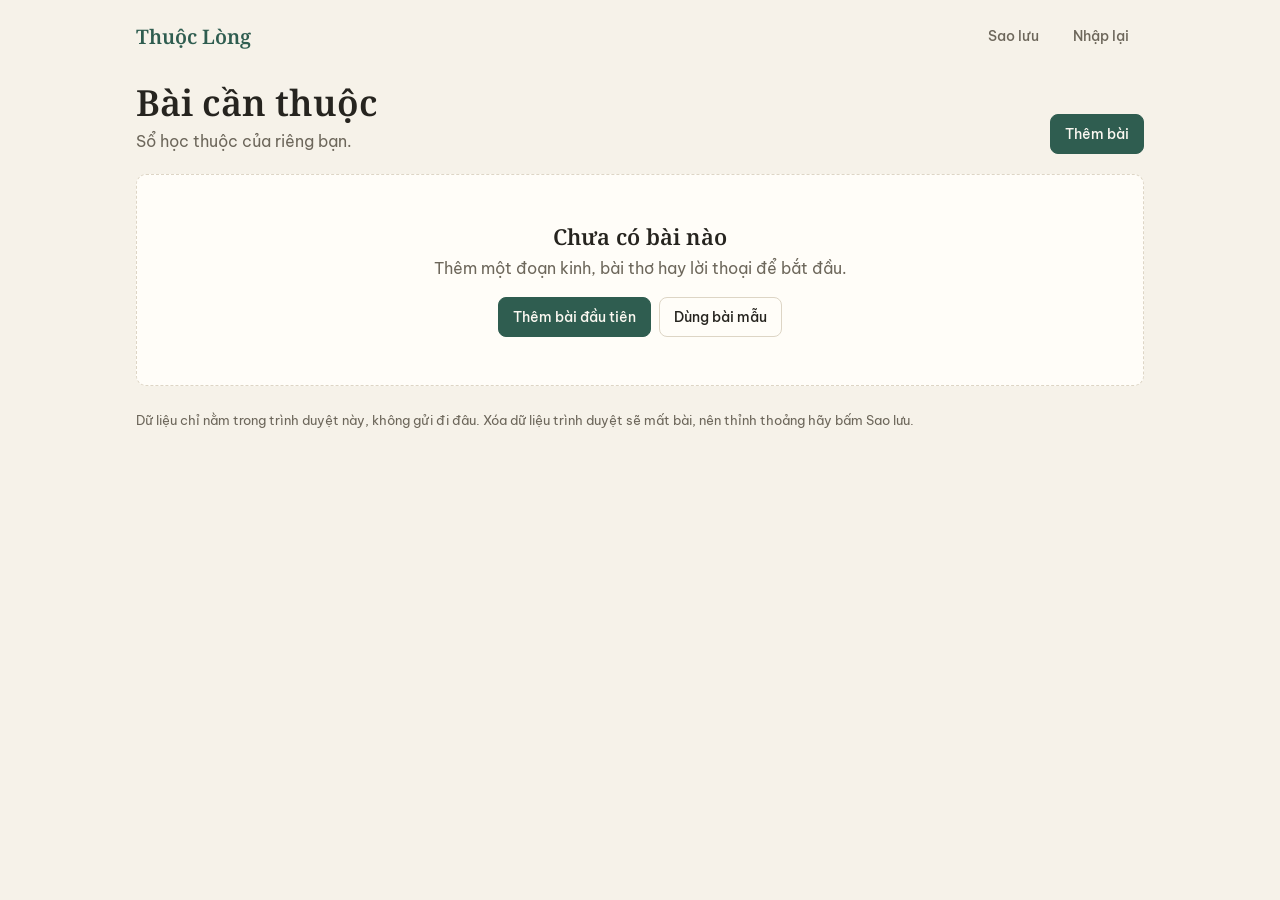
==== index.html @ c5693505 "Add Thuộc Lòng, a personal memorization notebook Static browser-only app with no accounts: five prac" ====
<!doctype html>
<html lang="vi">
<head>
  <meta charset="utf-8">
  <meta name="viewport" content="width=device-width, initial-scale=1">
  <title>Thuộc Lòng</title>
  <meta name="description" content="Sổ học thuộc lòng cá nhân. Không cần tài khoản, dữ liệu nằm trong trình duyệt.">
  <link rel="icon" href="data:image/svg+xml,%3Csvg xmlns='http://www.w3.org/2000/svg' viewBox='0 0 32 32'%3E%3Crect width='32' height='32' rx='7' fill='%232f5d50'/%3E%3Cpath d='M9 8h14M16 8v16' stroke='%23fbf8f1' stroke-width='3' stroke-linecap='round'/%3E%3C/svg%3E">
  <link rel="preconnect" href="https://fonts.googleapis.com">
  <link rel="preconnect" href="https://fonts.gstatic.com" crossorigin>
  <link href="https://fonts.googleapis.com/css2?family=Be+Vietnam+Pro:wght@400;500;600&family=Noto+Serif:ital,wght@0,400;0,600;1,400&display=swap&subset=vietnamese" rel="stylesheet">
  <link rel="stylesheet" href="styles.css">
</head>
<body>
  <header class="topbar">
    <a class="brand" href="#/">Thuộc Lòng</a>
    <div class="topbar-actions">
      <button class="btn ghost" id="btn-export" type="button">Sao lưu</button>
      <button class="btn ghost" id="btn-import" type="button">Nhập lại</button>
      <input id="import-file" type="file" accept="application/json,.json" hidden>
    </div>
  </header>

  <main id="view"></main>

  <dialog id="edit-dialog" aria-labelledby="edit-title">
    <form id="edit-form" method="dialog">
      <h2 id="edit-title">Thêm bài</h2>
      <label>Tên bài
        <input name="title" required maxlength="160" placeholder="Ví dụ: Kinh Từ Bi, đoạn 1">
      </label>
      <label>Nội dung cần thuộc
        <textarea name="text" required rows="10" placeholder="Dán hoặc gõ nội dung, mỗi câu một dòng càng dễ học."></textarea>
      </label>
      <div class="field-row">
        <label>Thư mục
          <input name="folder" list="folder-list" maxlength="80" placeholder="Không bắt buộc">
          <datalist id="folder-list"></datalist>
        </label>
        <label>Thẻ, cách nhau bằng dấu phẩy
          <input name="tags" maxlength="200" placeholder="kinh, tiếng Anh">
        </label>
      </div>
      <p class="form-note" id="edit-note" hidden>Tiến độ ôn tập được giữ nguyên khi sửa nội dung.</p>
      <div class="dialog-actions">
        <button class="btn" type="button" id="edit-cancel">Hủy</button>
        <button class="btn primary" type="submit" id="edit-save">Lưu bài</button>
      </div>
    </form>
  </dialog>

  <dialog id="confirm-dialog" aria-labelledby="confirm-title">
    <form method="dialog">
      <h2 id="confirm-title">Xóa bài này?</h2>
      <p id="confirm-body"></p>
      <div class="dialog-actions">
        <button class="btn" value="cancel">Giữ lại</button>
        <button class="btn danger" value="ok">Xóa</button>
      </div>
    </form>
  </dialog>

  <div class="toast" id="toast" role="status" aria-live="polite"></div>

  <script src="logic.js"></script>
  <script src="app.js"></script>
</body>
</html>
---- styles.css ----
:root {
  color-scheme: light dark;
  --paper: #f6f2e9;
  --card: #fffdf8;
  --ink: #26241f;
  --muted: #6d675b;
  --line: #ddd5c5;
  --accent: #2f5d50;
  --accent-ink: #fbf8f1;
  --accent-soft: #dfe9e2;
  --gold: #a4701b;
  --gold-soft: #f4e7cc;
  --red: #a63d2f;
  --red-soft: #f6dfd9;
  --sans: 'Be Vietnam Pro', system-ui, -apple-system, 'Segoe UI', sans-serif;
  --serif: 'Noto Serif', Georgia, 'Times New Roman', serif;
}

@media (prefers-color-scheme: dark) {
  :root {
    --paper: #191a17;
    --card: #23241f;
    --ink: #eeeadf;
    --muted: #a8a294;
    --line: #3b3c34;
    --accent: #8cc2ad;
    --accent-ink: #14211c;
    --accent-soft: #2a3a33;
    --gold: #dfb165;
    --gold-soft: #3d3220;
    --red: #e79383;
    --red-soft: #41261f;
  }
}

* { box-sizing: border-box; }

body {
  margin: 0;
  background: var(--paper);
  color: var(--ink);
  font: 400 16px/1.55 var(--sans);
}

h1, h2, h3 { font-family: var(--serif); font-weight: 600; line-height: 1.25; margin: 0; }
p { margin: 0; }
a { color: inherit; }

.topbar {
  display: flex;
  align-items: center;
  justify-content: space-between;
  gap: 12px;
  max-width: 1040px;
  margin: 0 auto;
  padding: 16px;
}

.brand {
  font: 600 20px var(--serif);
  text-decoration: none;
  color: var(--accent);
}

.topbar-actions { display: flex; gap: 4px; }

main {
  max-width: 1040px;
  margin: 0 auto;
  padding: 8px 16px 64px;
}

.btn {
  appearance: none;
  border: 1px solid var(--line);
  background: var(--card);
  color: var(--ink);
  border-radius: 8px;
  padding: 8px 14px;
  min-height: 40px;
  font: 500 14px var(--sans);
  cursor: pointer;
  text-decoration: none;
  display: inline-flex;
  align-items: center;
  justify-content: center;
  gap: 6px;
}
.btn:hover { border-color: var(--accent); }
.btn:disabled { opacity: .5; cursor: default; }
.btn.primary { background: var(--accent); border-color: var(--accent); color: var(--accent-ink); }
.btn.ghost { background: transparent; border-color: transparent; color: var(--muted); }
.btn.ghost:hover { color: var(--ink); }
.btn.danger { background: var(--red); border-color: var(--red); color: var(--card); }
:is(.btn, input, select, textarea, a, .word):focus-visible { outline: 2px solid var(--accent); outline-offset: 2px; }

/* Trang chính */
.hero {
  display: flex;
  flex-wrap: wrap;
  align-items: flex-end;
  justify-content: space-between;
  gap: 16px;
  margin-bottom: 20px;
}
.hero h1 { font-size: clamp(26px, 5vw, 36px); }
.hero p { color: var(--muted); margin-top: 4px; }
.hero-actions { display: flex; flex-wrap: wrap; gap: 8px; }

.stats {
  display: grid;
  grid-template-columns: repeat(4, 1fr);
  border-top: 1px solid var(--line);
  border-bottom: 1px solid var(--line);
  margin-bottom: 20px;
}
.stat { padding: 12px 0; }
.stat + .stat { border-left: 1px solid var(--line); padding-left: 16px; }
.stat b { display: block; font: 600 24px var(--serif); font-variant-numeric: tabular-nums; }
.stat span { color: var(--muted); font-size: 13px; }

.controls {
  display: grid;
  grid-template-columns: minmax(180px, 2fr) repeat(4, minmax(110px, 1fr)) auto;
  gap: 8px;
  margin-bottom: 16px;
}

input, select, textarea {
  width: 100%;
  background: var(--card);
  color: var(--ink);
  border: 1px solid var(--line);
  border-radius: 8px;
  padding: 8px 10px;
  min-height: 40px;
  font: 400 15px var(--sans);
}
textarea { font: 400 16px/1.7 var(--serif); resize: vertical; }

.view-toggle { display: flex; }
.view-toggle .btn { border-radius: 0; padding: 8px 10px; }
.view-toggle .btn:first-child { border-radius: 8px 0 0 8px; }
.view-toggle .btn:last-child { border-radius: 0 8px 8px 0; border-left: 0; }
.view-toggle .btn[aria-pressed='true'] { background: var(--accent-soft); color: var(--accent); }

.items.grid { display: grid; grid-template-columns: repeat(auto-fill, minmax(280px, 1fr)); gap: 12px; }
.items.list { display: flex; flex-direction: column; gap: 8px; }

.item {
  display: flex;
  flex-direction: column;
  gap: 10px;
  background: var(--card);
  border: 1px solid var(--line);
  border-radius: 10px;
  padding: 16px;
  min-width: 0;
}
.items.list .item { flex-direction: row; flex-wrap: wrap; align-items: center; }
.items.list .item-excerpt { display: none; }
.items.list .item-main { flex: 1 1 260px; }
.item-main { min-width: 0; }
.item h3 { font-size: 18px; overflow-wrap: anywhere; }
.item h3 a { text-decoration: none; }
.item h3 a:hover { color: var(--accent); }
.item-meta { color: var(--muted); font-size: 13px; margin-top: 2px; overflow-wrap: anywhere; }
.item-excerpt {
  font: 400 15px/1.6 var(--serif);
  color: var(--muted);
  display: -webkit-box;
  -webkit-line-clamp: 2;
  -webkit-box-orient: vertical;
  overflow: hidden;
}
.meter { height: 4px; background: var(--line); border-radius: 2px; overflow: hidden; }
.meter i { display: block; height: 100%; background: var(--accent); }
.items.list .meter { flex: 0 0 90px; }
.item-foot { display: flex; align-items: center; justify-content: space-between; gap: 8px; margin-top: auto; }
.badge {
  display: inline-block;
  font-size: 12px;
  font-weight: 500;
  border-radius: 999px;
  padding: 2px 10px;
  white-space: nowrap;
}
.badge.new { background: var(--line); color: var(--ink); }
.badge.due { background: var(--gold-soft); color: var(--gold); }
.badge.learning { background: var(--accent-soft); color: var(--accent); }
.badge.known { background: var(--accent); color: var(--accent-ink); }

.empty {
  background: var(--card);
  border: 1px dashed var(--line);
  border-radius: 10px;
  padding: 48px 16px;
  text-align: center;
}
.empty h2 { font-size: 22px; margin-bottom: 6px; }
.empty p { color: var(--muted); margin-bottom: 16px; }
.empty .hero-actions { justify-content: center; }

.notice { color: var(--muted); font-size: 13px; margin-top: 24px; }

/* Trang luyện */
.back { display: inline-block; color: var(--muted); font-size: 14px; text-decoration: none; margin-bottom: 8px; }
.back:hover { color: var(--ink); }
.practice-head {
  display: flex;
  flex-wrap: wrap;
  justify-content: space-between;
  align-items: flex-start;
  gap: 12px;
  margin-bottom: 16px;
}
.practice-head h1 { font-size: clamp(24px, 4.5vw, 32px); overflow-wrap: anywhere; }
.practice-head-actions { display: flex; gap: 4px; }

.modes {
  display: flex;
  gap: 4px;
  overflow-x: auto;
  border-bottom: 1px solid var(--line);
  margin-bottom: 16px;
}
.modes a {
  padding: 10px 12px;
  text-decoration: none;
  white-space: nowrap;
  color: var(--muted);
  font-weight: 500;
  font-size: 14px;
  border-bottom: 2px solid transparent;
}
.modes a[aria-current='page'] { color: var(--accent); border-bottom-color: var(--accent); }

.tools {
  display: flex;
  flex-wrap: wrap;
  align-items: center;
  gap: 8px 16px;
  margin-bottom: 16px;
  color: var(--muted);
  font-size: 14px;
}
.tools label { display: inline-flex; align-items: center; gap: 8px; }
.tools input[type='range'] { width: 180px; padding: 0; min-height: 0; accent-color: var(--accent); }
.tools input[type='checkbox'] { width: 18px; height: 18px; min-height: 0; accent-color: var(--accent); }

.sheet {
  background: var(--card);
  border: 1px solid var(--line);
  border-radius: 10px;
  padding: clamp(16px, 4vw, 32px);
  font: 400 clamp(18px, 2.4vw, 21px)/1.9 var(--serif);
  white-space: pre-wrap;
  overflow-wrap: anywhere;
}
.word {
  appearance: none;
  background: none;
  border: 0;
  color: inherit;
  font: inherit;
  padding: 0;
  cursor: pointer;
  border-radius: 3px;
}
.word.hidden { color: transparent; background: var(--line); }
.word.hint { color: var(--muted); }
.word.shown { color: var(--accent); }
.line-blank { color: var(--muted); font-style: italic; }

.attempt { min-height: 220px; }
.score-line { font: 600 28px var(--serif); margin: 16px 0 4px; font-variant-numeric: tabular-nums; }
.score-sub { color: var(--muted); font-size: 14px; margin-bottom: 12px; }
.diff .ok { color: inherit; }
.diff .missing { background: var(--gold-soft); color: var(--gold); border-radius: 3px; padding: 0 2px; }
.diff .extra { background: var(--red-soft); color: var(--red); text-decoration: line-through; border-radius: 3px; padding: 0 2px; }
.diff-legend { color: var(--muted); font-size: 13px; margin-top: 8px; }

.row-actions { display: flex; flex-wrap: wrap; gap: 8px; margin-top: 16px; }

.rate { margin-top: 24px; border-top: 1px solid var(--line); padding-top: 16px; }
.rate h2 { font-size: 18px; margin-bottom: 10px; }
.rate-grid { display: grid; grid-template-columns: repeat(4, 1fr); gap: 8px; }
.rate-grid .btn { flex-direction: column; gap: 0; padding: 8px 4px; min-height: 56px; }
.rate-grid small { color: var(--muted); font-weight: 400; font-size: 12px; }

/* Hộp thoại */
dialog {
  border: 1px solid var(--line);
  border-radius: 12px;
  background: var(--card);
  color: var(--ink);
  padding: 20px;
  width: min(640px, calc(100vw - 32px));
  max-height: calc(100dvh - 32px);
}
dialog::backdrop { background: rgb(0 0 0 / .45); }
dialog h2 { font-size: 22px; margin-bottom: 14px; }
dialog form > label, .field-row label { display: block; font-size: 14px; font-weight: 500; margin-bottom: 12px; }
dialog label input, dialog label textarea { margin-top: 4px; font-weight: 400; }
.field-row { display: grid; grid-template-columns: 1fr 1fr; gap: 12px; }
.form-note { color: var(--muted); font-size: 13px; margin-bottom: 12px; }
.dialog-actions { display: flex; justify-content: flex-end; gap: 8px; margin-top: 8px; }
#confirm-body { margin-bottom: 12px; overflow-wrap: anywhere; }

.toast {
  position: fixed;
  left: 50%;
  bottom: 20px;
  transform: translate(-50%, 16px);
  background: var(--ink);
  color: var(--paper);
  padding: 10px 16px;
  border-radius: 8px;
  font-size: 14px;
  max-width: calc(100vw - 32px);
  opacity: 0;
  pointer-events: none;
  transition: opacity .18s, transform .18s;
}
.toast.on { opacity: 1; transform: translate(-50%, 0); }

@media (max-width: 820px) {
  .controls { grid-template-columns: 1fr 1fr; }
  .controls .search { grid-column: 1 / -1; }
  .view-toggle { grid-column: 1 / -1; }
  .view-toggle .btn { flex: 1; }
}

@media (max-width: 520px) {
  .stats { grid-template-columns: 1fr 1fr; }
  .stat:nth-child(3) { border-left: 0; padding-left: 0; }
  .stat:nth-child(n + 3) { border-top: 1px solid var(--line); }
  .field-row { grid-template-columns: 1fr; gap: 0; }
  .rate-grid { grid-template-columns: 1fr 1fr; }
  .tools input[type='range'] { width: 130px; }
}

@media (prefers-reduced-motion: reduce) {
  .toast { transition: none; }
}
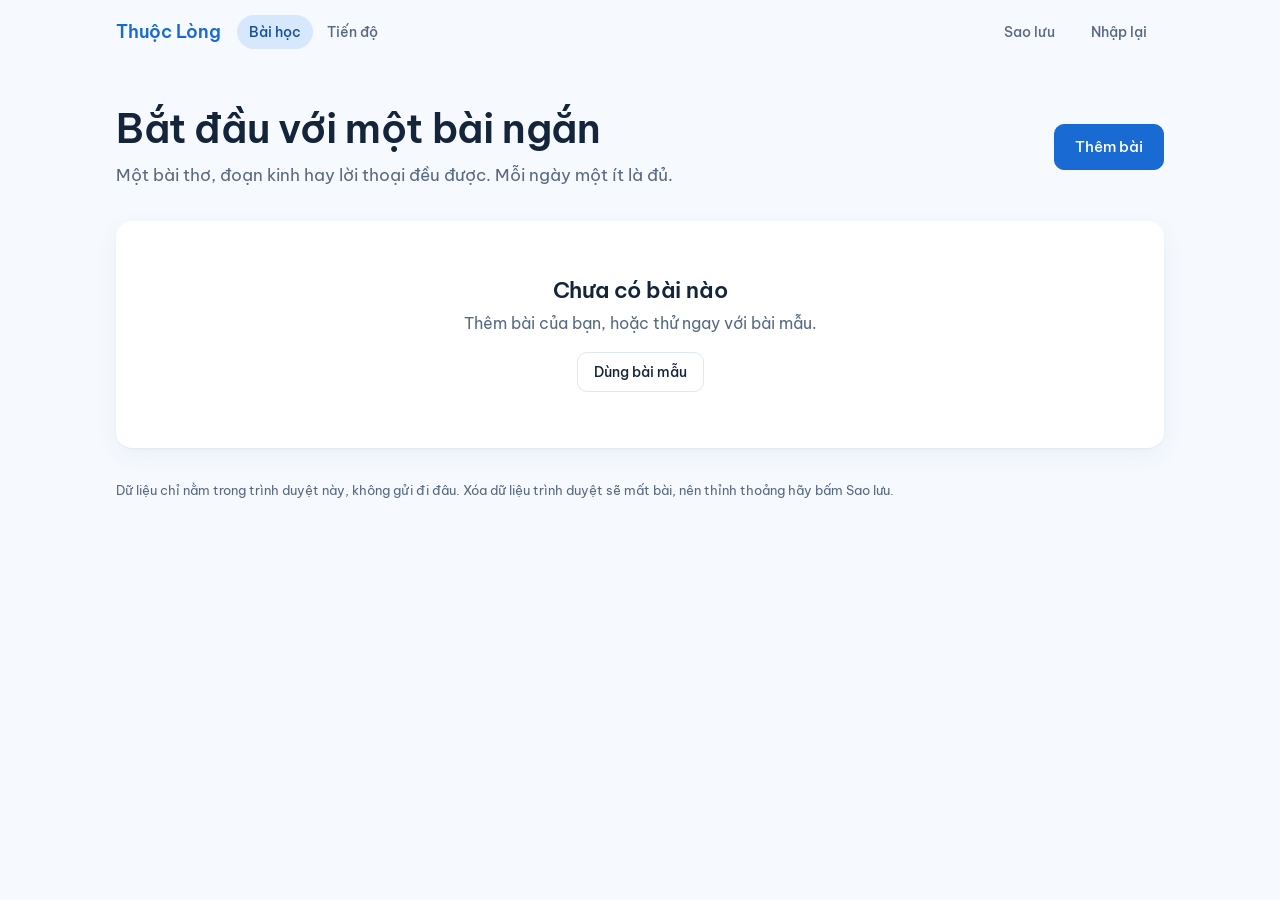
==== commit febcf066: "Add learning path, games, script practice and a light blue design Introduce v02 alongside v01: six-s" ====
--- a/index.html
+++ b/index.html
@@ -3,25 +3,32 @@
 <head>
   <meta charset="utf-8">
   <meta name="viewport" content="width=device-width, initial-scale=1">
+  <meta name="theme-color" content="#f6faff">
   <title>Thuộc Lòng</title>
   <meta name="description" content="Sổ học thuộc lòng cá nhân. Không cần tài khoản, dữ liệu nằm trong trình duyệt.">
-  <link rel="icon" href="data:image/svg+xml,%3Csvg xmlns='http://www.w3.org/2000/svg' viewBox='0 0 32 32'%3E%3Crect width='32' height='32' rx='7' fill='%232f5d50'/%3E%3Cpath d='M9 8h14M16 8v16' stroke='%23fbf8f1' stroke-width='3' stroke-linecap='round'/%3E%3C/svg%3E">
+  <link rel="icon" href="data:image/svg+xml,%3Csvg xmlns='http://www.w3.org/2000/svg' viewBox='0 0 32 32'%3E%3Crect width='32' height='32' rx='8' fill='%231a6ad4'/%3E%3Cpath d='M9 9h14M16 9v14' stroke='%23fff' stroke-width='3' stroke-linecap='round'/%3E%3C/svg%3E">
   <link rel="preconnect" href="https://fonts.googleapis.com">
   <link rel="preconnect" href="https://fonts.gstatic.com" crossorigin>
-  <link href="https://fonts.googleapis.com/css2?family=Be+Vietnam+Pro:wght@400;500;600&family=Noto+Serif:ital,wght@0,400;0,600;1,400&display=swap&subset=vietnamese" rel="stylesheet">
-  <link rel="stylesheet" href="styles.css">
+  <link href="https://fonts.googleapis.com/css2?family=Be+Vietnam+Pro:wght@400;500;600&family=Noto+Serif:wght@400;600&display=swap&subset=vietnamese" rel="stylesheet">
+  <link rel="stylesheet" href="styles_v02.css">
 </head>
 <body>
   <header class="topbar">
-    <a class="brand" href="#/">Thuộc Lòng</a>
-    <div class="topbar-actions">
-      <button class="btn ghost" id="btn-export" type="button">Sao lưu</button>
-      <button class="btn ghost" id="btn-import" type="button">Nhập lại</button>
-      <input id="import-file" type="file" accept="application/json,.json" hidden>
+    <div class="topbar-inner">
+      <a class="brand" href="#/">Thuộc Lòng</a>
+      <nav class="main-nav" aria-label="Điều hướng chính">
+        <a href="#/" data-nav="home">Bài học</a>
+        <a href="#/tien-do" data-nav="progress">Tiến độ</a>
+      </nav>
+      <div class="topbar-actions">
+        <button class="btn ghost" id="btn-export" type="button">Sao lưu</button>
+        <button class="btn ghost" id="btn-import" type="button">Nhập lại</button>
+        <input id="import-file" type="file" accept="application/json,.json" hidden>
+      </div>
     </div>
   </header>
 
-  <main id="view"></main>
+  <main><div id="view"></div></main>
 
   <dialog id="edit-dialog" aria-labelledby="edit-title">
     <form id="edit-form" method="dialog">
@@ -30,7 +37,7 @@
         <input name="title" required maxlength="160" placeholder="Ví dụ: Kinh Từ Bi, đoạn 1">
       </label>
       <label>Nội dung cần thuộc
-        <textarea name="text" required rows="10" placeholder="Dán hoặc gõ nội dung, mỗi câu một dòng càng dễ học."></textarea>
+        <textarea name="text" required rows="10" placeholder="Dán hoặc gõ nội dung. Bài dài sẽ tự chia đoạn. Với lời thoại, hãy viết TÊN: lời thoại."></textarea>
       </label>
       <div class="field-row">
         <label>Thư mục
@@ -41,7 +48,7 @@
           <input name="tags" maxlength="200" placeholder="kinh, tiếng Anh">
         </label>
       </div>
-      <p class="form-note" id="edit-note" hidden>Tiến độ ôn tập được giữ nguyên khi sửa nội dung.</p>
+      <p class="form-note" id="edit-note" hidden>Lịch ôn được giữ nguyên. Nếu đổi nội dung, lộ trình học sẽ bắt đầu lại.</p>
       <div class="dialog-actions">
         <button class="btn" type="button" id="edit-cancel">Hủy</button>
         <button class="btn primary" type="submit" id="edit-save">Lưu bài</button>
@@ -62,7 +69,7 @@
 
   <div class="toast" id="toast" role="status" aria-live="polite"></div>
 
-  <script src="logic.js"></script>
-  <script src="app.js"></script>
+  <script src="logic_v02.js"></script>
+  <script src="app_v02.js"></script>
 </body>
 </html>
--- a/styles_v02.css
+++ b/styles_v02.css
@@ -0,0 +1,506 @@
+:root {
+  color-scheme: light;
+  --bg: #f6faff;
+  --surface: #ffffff;
+  --tint: #eaf3fe;
+  --ink: #14243a;
+  --muted: #566a82;
+  --line: #dce8f6;
+  --blue: #1a6ad4;
+  --blue-deep: #124f9f;
+  --blue-soft: #d7e8fd;
+  --amber: #8a5a00;
+  --amber-soft: #fdf1d6;
+  --red: #b3372b;
+  --red-soft: #fce6e2;
+  --shadow: 0 1px 2px rgb(20 60 120 / .05), 0 8px 24px rgb(20 60 120 / .06);
+  --heat-0: #e9f0f8;
+  --heat-1: #bcd8fa;
+  --heat-2: #7fb3f2;
+  --heat-3: #3a84e0;
+  --heat-4: #124f9f;
+  --sans: 'Be Vietnam Pro', system-ui, -apple-system, 'Segoe UI', sans-serif;
+  --serif: 'Noto Serif', Georgia, 'Times New Roman', serif;
+}
+
+* { box-sizing: border-box; }
+
+body {
+  margin: 0;
+  background: var(--bg);
+  color: var(--ink);
+  font: 400 16px/1.6 var(--sans);
+}
+
+h1, h2, h3 { font-weight: 600; line-height: 1.25; margin: 0; letter-spacing: -.01em; }
+p { margin: 0; }
+a { color: inherit; }
+[hidden] { display: none !important; }
+
+.topbar {
+  position: sticky;
+  top: 0;
+  z-index: 5;
+  background: rgb(246 250 255 / .88);
+  backdrop-filter: blur(10px);
+}
+.topbar-inner {
+  display: flex;
+  flex-wrap: wrap;
+  align-items: center;
+  justify-content: space-between;
+  gap: 4px 16px;
+  max-width: 1080px;
+  margin: 0 auto;
+  padding: 12px 16px;
+}
+.brand { font-weight: 600; font-size: 18px; text-decoration: none; color: var(--blue); }
+.main-nav, .topbar-actions { display: flex; gap: 2px; }
+.main-nav { margin-right: auto; }
+.main-nav a {
+  padding: 6px 12px;
+  border-radius: 999px;
+  text-decoration: none;
+  color: var(--muted);
+  font-size: 14px;
+  font-weight: 500;
+}
+.main-nav a:hover { color: var(--ink); }
+.main-nav a[aria-current='page'] { background: var(--blue-soft); color: var(--blue-deep); }
+
+main {
+  max-width: 1080px;
+  margin: 0 auto;
+  padding: 24px 16px 80px;
+  animation: rise .22s ease-out;
+}
+
+@keyframes rise {
+  from { opacity: 0; transform: translateY(6px); }
+  to { opacity: 1; transform: none; }
+}
+
+.btn {
+  appearance: none;
+  border: 1px solid var(--line);
+  background: var(--surface);
+  color: var(--ink);
+  border-radius: 10px;
+  padding: 8px 16px;
+  min-height: 40px;
+  font: 500 14px var(--sans);
+  cursor: pointer;
+  text-decoration: none;
+  display: inline-flex;
+  align-items: center;
+  justify-content: center;
+  gap: 6px;
+  transition: background-color .15s, border-color .15s, color .15s, transform .15s;
+}
+.btn:hover:not(:disabled) { border-color: var(--blue); color: var(--blue-deep); }
+.btn:active:not(:disabled) { transform: translateY(1px); }
+.btn:disabled { opacity: .5; cursor: default; }
+.btn.lg { min-height: 46px; padding: 10px 20px; font-size: 15px; }
+.btn.primary { background: var(--blue); border-color: var(--blue); color: #fff; }
+.btn.primary:hover:not(:disabled) { background: var(--blue-deep); border-color: var(--blue-deep); color: #fff; }
+.btn.ghost { background: transparent; border-color: transparent; color: var(--muted); }
+.btn.ghost:hover:not(:disabled) { background: var(--tint); border-color: transparent; color: var(--ink); }
+.btn.danger { background: var(--red); border-color: var(--red); color: #fff; }
+.btn.danger:hover:not(:disabled) { color: #fff; border-color: var(--red); }
+:is(.btn, input, select, textarea, a, .word, .piece, .cell, summary):focus-visible { outline: 2px solid var(--blue); outline-offset: 2px; }
+
+/* Trang chính */
+.hero {
+  display: flex;
+  flex-wrap: wrap;
+  align-items: center;
+  justify-content: space-between;
+  gap: 20px;
+  padding: 16px 0 32px;
+}
+.hero.compact { padding-bottom: 20px; }
+.hero h1 { font-size: clamp(28px, 5vw, 40px); }
+.hero p { color: var(--muted); margin-top: 8px; font-size: 17px; }
+.hero-copy { flex: 1 1 320px; }
+.hero-actions { display: flex; flex-wrap: wrap; gap: 10px; }
+
+.controls {
+  display: grid;
+  grid-template-columns: minmax(200px, 2fr) repeat(4, minmax(120px, 1fr)) auto;
+  gap: 8px;
+  margin-bottom: 20px;
+}
+
+input, select, textarea {
+  width: 100%;
+  background: var(--surface);
+  color: var(--ink);
+  border: 1px solid var(--line);
+  border-radius: 10px;
+  padding: 8px 12px;
+  min-height: 40px;
+  font: 400 15px var(--sans);
+}
+textarea { font: 400 16px/1.7 var(--serif); resize: vertical; }
+
+.view-toggle { display: flex; }
+.view-toggle .btn { border-radius: 0; padding: 8px 12px; }
+.view-toggle .btn:first-child { border-radius: 10px 0 0 10px; }
+.view-toggle .btn:last-child { border-radius: 0 10px 10px 0; border-left: 0; }
+.view-toggle .btn[aria-pressed='true'] { background: var(--blue-soft); color: var(--blue-deep); }
+
+.items.grid { display: grid; grid-template-columns: repeat(auto-fill, minmax(300px, 1fr)); gap: 16px; }
+.items.list { display: flex; flex-direction: column; gap: 8px; }
+
+.item {
+  display: flex;
+  flex-direction: column;
+  gap: 12px;
+  background: var(--surface);
+  border-radius: 16px;
+  padding: 20px;
+  min-width: 0;
+  box-shadow: var(--shadow);
+  transition: transform .15s, box-shadow .15s;
+}
+.item:hover { transform: translateY(-2px); box-shadow: 0 2px 4px rgb(20 60 120 / .06), 0 14px 32px rgb(20 60 120 / .1); }
+.items.list .item { flex-direction: row; flex-wrap: wrap; align-items: center; padding: 14px 20px; }
+.items.list .item-excerpt { display: none; }
+.items.list .item-main { flex: 1 1 240px; order: 1; }
+.items.list .item-top { order: 0; flex: 0 0 auto; }
+.items.list .item-foot { order: 2; flex: 0 1 240px; }
+.item-top { display: flex; align-items: center; justify-content: space-between; gap: 8px; }
+.items.list .item-top .item-meta { display: none; }
+.item-main { min-width: 0; }
+.item h3 { font-size: 19px; overflow-wrap: anywhere; }
+.item h3 a { text-decoration: none; }
+.item h3 a:hover { color: var(--blue); }
+.item-meta { color: var(--muted); font-size: 13px; overflow-wrap: anywhere; }
+.item-main .item-meta { margin-top: 4px; }
+.item-excerpt {
+  font: 400 15px/1.7 var(--serif);
+  color: var(--muted);
+  display: -webkit-box;
+  -webkit-line-clamp: 2;
+  -webkit-box-orient: vertical;
+  overflow: hidden;
+}
+.item-foot { display: flex; flex-direction: column; gap: 8px; margin-top: auto; }
+.meter { height: 6px; background: var(--tint); border-radius: 3px; overflow: hidden; }
+.meter i { display: block; height: 100%; background: var(--blue); border-radius: 3px; transition: width .3s; }
+.badge {
+  display: inline-block;
+  font-size: 12px;
+  font-weight: 500;
+  border-radius: 999px;
+  padding: 2px 10px;
+  white-space: nowrap;
+}
+.badge.new { background: var(--tint); color: var(--blue-deep); }
+.badge.due { background: var(--amber-soft); color: var(--amber); }
+.badge.learning { background: var(--blue-soft); color: var(--blue-deep); }
+.badge.known { background: var(--blue); color: #fff; }
+
+.empty {
+  background: var(--surface);
+  border-radius: 16px;
+  padding: 56px 16px;
+  text-align: center;
+  box-shadow: var(--shadow);
+}
+.empty h2 { font-size: 22px; margin-bottom: 6px; }
+.empty p { color: var(--muted); margin-bottom: 16px; }
+
+.notice { color: var(--muted); font-size: 13px; margin-top: 32px; }
+
+/* Tiến độ */
+.stats {
+  display: grid;
+  grid-template-columns: repeat(4, 1fr);
+  gap: 16px;
+  margin-bottom: 16px;
+}
+.stat { background: var(--surface); border-radius: 16px; padding: 16px 20px; box-shadow: var(--shadow); }
+.stat b { display: block; font-size: 30px; font-weight: 600; line-height: 1.2; font-variant-numeric: tabular-nums; }
+.stat span { color: var(--muted); font-size: 13px; }
+
+.panels { display: grid; grid-template-columns: 3fr 2fr; gap: 16px; align-items: start; }
+.panel { background: var(--surface); border-radius: 16px; padding: 20px; box-shadow: var(--shadow); min-width: 0; }
+.panel h2 { font-size: 18px; margin-bottom: 16px; }
+
+.chart-wrap { position: relative; }
+.heat-grid { display: flex; gap: 3px; }
+.heat-days, .heat-week { display: grid; grid-template-rows: repeat(7, 16px); gap: 3px; }
+.heat-days span { font-size: 11px; line-height: 16px; color: var(--muted); width: 22px; }
+.cell { display: block; width: 16px; height: 16px; border-radius: 4px; }
+.cell.l0 { background: var(--heat-0); }
+.cell.l1 { background: var(--heat-1); }
+.cell.l2 { background: var(--heat-2); }
+.cell.l3 { background: var(--heat-3); }
+.cell.l4 { background: var(--heat-4); }
+.cell.future { background: transparent; }
+.cell.today { box-shadow: 0 0 0 1.5px var(--ink); }
+.chart-tip {
+  position: absolute;
+  background: var(--ink);
+  color: #fff;
+  font-size: 12px;
+  border-radius: 6px;
+  padding: 4px 8px;
+  white-space: nowrap;
+  pointer-events: none;
+  z-index: 2;
+}
+.heat-legend { display: flex; align-items: center; gap: 3px; color: var(--muted); font-size: 12px; margin-top: 12px; }
+.heat-legend .cell { width: 12px; height: 12px; border-radius: 3px; }
+.heat-legend .cell:first-of-type { margin-left: 4px; }
+.heat-legend .cell:last-of-type { margin-right: 4px; }
+.data-table { margin-top: 12px; font-size: 14px; }
+.data-table summary { cursor: pointer; color: var(--muted); }
+.data-table ul { list-style: none; margin: 8px 0 0; padding: 0; max-height: 220px; overflow: auto; }
+.data-table li { display: flex; justify-content: space-between; padding: 4px 0; border-bottom: 1px solid var(--tint); }
+.data-table b { font-weight: 500; }
+
+.missed { list-style: none; margin: 0; padding: 0; }
+.missed li { display: flex; justify-content: space-between; align-items: center; gap: 12px; padding: 8px 0; border-bottom: 1px solid var(--tint); }
+.missed li:last-child { border-bottom: 0; }
+.missed b { font: 600 16px var(--serif); overflow-wrap: anywhere; }
+.count { color: var(--muted); font-size: 13px; white-space: nowrap; font-variant-numeric: tabular-nums; }
+
+/* Trang luyện */
+#view:has(.path) { max-width: 780px; margin: 0 auto; }
+.back { display: inline-block; color: var(--muted); font-size: 14px; text-decoration: none; margin-bottom: 12px; }
+.back:hover { color: var(--blue); }
+.practice-head {
+  display: flex;
+  justify-content: space-between;
+  align-items: flex-start;
+  gap: 12px;
+  margin-bottom: 16px;
+}
+.practice-title { min-width: 0; }
+.practice-head h1 { font-size: clamp(24px, 4.5vw, 32px); overflow-wrap: anywhere; }
+.practice-title .item-meta { margin-top: 4px; }
+.practice-head-actions { display: flex; flex: none; }
+
+.scope { display: flex; align-items: center; gap: 10px; font-size: 14px; color: var(--muted); margin-bottom: 16px; }
+.scope select { width: auto; max-width: 240px; }
+
+.path { margin-bottom: 12px; }
+.path ol {
+  display: grid;
+  grid-template-columns: repeat(6, 1fr);
+  list-style: none;
+  margin: 0;
+  padding: 0;
+  position: relative;
+}
+.path li { position: relative; }
+.path li + li::before {
+  content: '';
+  position: absolute;
+  top: 16px;
+  left: calc(-50% + 18px);
+  width: calc(100% - 36px);
+  height: 2px;
+  background: var(--line);
+}
+.path li.done + li::before { background: var(--blue); }
+.path a { display: flex; flex-direction: column; align-items: center; gap: 4px; text-decoration: none; color: var(--muted); font-size: 12px; font-weight: 500; text-align: center; }
+.dot {
+  width: 32px;
+  height: 32px;
+  border-radius: 50%;
+  display: flex;
+  align-items: center;
+  justify-content: center;
+  background: var(--surface);
+  border: 2px solid var(--line);
+  font-size: 13px;
+  font-weight: 600;
+  transition: background-color .15s, border-color .15s;
+}
+.path li.done .dot { background: var(--blue-soft); border-color: var(--blue-soft); color: var(--blue-deep); }
+.path a:hover .dot { border-color: var(--blue); }
+.path a[aria-current='step'] { color: var(--blue-deep); }
+.path a[aria-current='step'] .dot { background: var(--blue); border-color: var(--blue); color: #fff; }
+
+.extras { display: flex; flex-wrap: wrap; align-items: center; gap: 4px; font-size: 13px; color: var(--muted); margin: 16px 0; }
+.extras span { margin-right: 6px; }
+.extras a { padding: 4px 12px; border-radius: 999px; text-decoration: none; background: var(--tint); color: var(--blue-deep); font-weight: 500; }
+.extras a:hover { background: var(--blue-soft); }
+.extras a[aria-current='page'] { background: var(--blue); color: #fff; }
+
+.step-hint { color: var(--muted); margin-bottom: 12px; }
+
+.tools {
+  display: flex;
+  flex-wrap: wrap;
+  align-items: center;
+  gap: 8px 16px;
+  margin-bottom: 12px;
+  color: var(--muted);
+  font-size: 14px;
+}
+.tools label { display: inline-flex; align-items: center; gap: 8px; }
+.tools select { width: auto; }
+.tools input[type='range'] { width: 180px; padding: 0; min-height: 0; accent-color: var(--blue); }
+.tools input[type='checkbox'] { width: 18px; height: 18px; min-height: 0; accent-color: var(--blue); }
+
+.sheet {
+  background: var(--surface);
+  border-radius: 16px;
+  box-shadow: var(--shadow);
+  padding: clamp(20px, 5vw, 40px);
+  font: 400 clamp(18px, 2.4vw, 21px)/2 var(--serif);
+  white-space: pre-wrap;
+  overflow-wrap: anywhere;
+}
+.word {
+  appearance: none;
+  background: none;
+  border: 0;
+  color: inherit;
+  font: inherit;
+  padding: 0;
+  cursor: pointer;
+  border-radius: 4px;
+}
+.word.hidden { color: transparent; background: var(--blue-soft); }
+.word.hint { color: var(--muted); }
+.word.shown { color: var(--blue); }
+.line-blank { color: var(--muted); font-style: italic; }
+
+.blank { display: inline-block; border-bottom: 2px solid var(--heat-2); line-height: 1.3; }
+.blank.current { background: var(--blue-soft); border-bottom-color: var(--blue); border-radius: 4px 4px 0 0; }
+.filled { color: var(--blue); font-weight: 600; }
+.filled.missed-word { color: var(--amber); }
+
+.choices { display: grid; grid-template-columns: repeat(auto-fit, minmax(130px, 1fr)); gap: 8px; margin-top: 16px; }
+.choice { min-height: 52px; font: 400 18px var(--serif); }
+.choice.wrong { background: var(--red-soft); border-color: var(--red-soft); color: var(--red); opacity: 1 !important; text-decoration: line-through; }
+
+.placed { list-style: none; margin: 0; padding: 0; counter-reset: placed; }
+.placed:empty { display: none; }
+.placed li {
+  counter-increment: placed;
+  background: var(--tint);
+  border-radius: 12px;
+  padding: 10px 14px;
+  margin-bottom: 8px;
+  font: 400 17px/1.6 var(--serif);
+  animation: rise .18s ease-out;
+}
+.placed li::before { content: counter(placed) '. '; color: var(--muted); font-size: 14px; }
+.pool { display: flex; flex-direction: column; gap: 8px; margin-top: 16px; }
+.piece {
+  appearance: none;
+  text-align: left;
+  background: var(--surface);
+  color: var(--ink);
+  border: 1px solid var(--line);
+  border-radius: 12px;
+  padding: 12px 14px;
+  font: 400 17px/1.6 var(--serif);
+  cursor: pointer;
+  box-shadow: 0 1px 2px rgb(20 60 120 / .05);
+  transition: border-color .15s;
+}
+.piece:hover { border-color: var(--blue); }
+.piece.shake { border-color: var(--red); background: var(--red-soft); animation: shake .28s; }
+@keyframes shake {
+  25% { transform: translateX(-5px); }
+  50% { transform: translateX(5px); }
+  75% { transform: translateX(-3px); }
+}
+
+.script { display: flex; flex-direction: column; gap: 8px; }
+.script-line { background: var(--surface); border-radius: 12px; padding: 12px 16px; box-shadow: 0 1px 2px rgb(20 60 120 / .05); }
+.script-line.mine { background: var(--blue-soft); }
+.script-role { font-size: 12px; font-weight: 600; color: var(--muted); }
+.script-line.mine .script-role { color: var(--blue-deep); }
+.script-line p { font: 400 18px/1.7 var(--serif); white-space: pre-wrap; overflow-wrap: anywhere; }
+
+.attempt { min-height: 220px; border-radius: 16px; padding: 16px 20px; }
+.score-line { font-size: 34px; font-weight: 600; line-height: 1.2; margin: 20px 0 4px; font-variant-numeric: tabular-nums; color: var(--blue-deep); }
+.score-sub { color: var(--muted); font-size: 14px; margin-bottom: 12px; }
+.diff .missing { background: var(--amber-soft); color: var(--amber); border-radius: 4px; padding: 0 2px; }
+.diff .extra { background: var(--red-soft); color: var(--red); text-decoration: line-through; border-radius: 4px; padding: 0 2px; }
+.diff-legend { color: var(--muted); font-size: 13px; margin-top: 8px; }
+
+.row-actions { display: flex; flex-wrap: wrap; gap: 8px; margin-top: 16px; }
+.foot-row { display: flex; flex-wrap: wrap; align-items: center; gap: 12px; margin-top: 20px; }
+
+.rate { margin-top: 40px; padding-top: 24px; border-top: 1px solid var(--line); }
+.rate h2 { font-size: 18px; }
+.rate-grid { display: grid; grid-template-columns: repeat(4, 1fr); gap: 8px; margin-top: 12px; }
+.rate-grid .btn { flex-direction: column; gap: 0; padding: 8px 4px; min-height: 60px; }
+.rate-grid small { color: var(--muted); font-weight: 400; font-size: 12px; }
+
+/* Hộp thoại */
+dialog {
+  border: 0;
+  border-radius: 18px;
+  background: var(--surface);
+  color: var(--ink);
+  padding: 24px;
+  width: min(640px, calc(100vw - 32px));
+  max-height: calc(100dvh - 32px);
+  box-shadow: 0 24px 64px rgb(20 50 100 / .22);
+}
+dialog::backdrop { background: rgb(20 40 70 / .35); }
+dialog h2 { font-size: 22px; margin-bottom: 16px; }
+dialog form > label, .field-row label { display: block; font-size: 14px; font-weight: 500; margin-bottom: 12px; }
+dialog label input, dialog label textarea { margin-top: 4px; font-weight: 400; }
+.field-row { display: grid; grid-template-columns: 1fr 1fr; gap: 12px; }
+.form-note { color: var(--muted); font-size: 13px; margin-bottom: 12px; }
+.dialog-actions { display: flex; justify-content: flex-end; gap: 8px; margin-top: 8px; }
+#confirm-body { margin-bottom: 12px; overflow-wrap: anywhere; }
+
+.toast {
+  position: fixed;
+  left: 50%;
+  bottom: 20px;
+  transform: translate(-50%, 16px);
+  background: var(--ink);
+  color: #fff;
+  padding: 10px 16px;
+  border-radius: 10px;
+  font-size: 14px;
+  max-width: calc(100vw - 32px);
+  opacity: 0;
+  pointer-events: none;
+  transition: opacity .18s, transform .18s;
+  z-index: 10;
+}
+.toast.on { opacity: 1; transform: translate(-50%, 0); }
+
+@media (max-width: 1000px) {
+  .controls { grid-template-columns: repeat(4, 1fr); }
+  .controls .search { grid-column: 1 / -2; }
+}
+
+@media (max-width: 860px) {
+  .controls { grid-template-columns: 1fr 1fr; }
+  .controls .search, .view-toggle { grid-column: 1 / -1; }
+  .view-toggle .btn { flex: 1; }
+  .panels { grid-template-columns: 1fr; }
+}
+
+@media (max-width: 560px) {
+  .topbar-inner { padding: 8px 16px; }
+  .main-nav { order: 3; flex: 1 0 100%; margin: 0 -4px; }
+  .topbar-actions .btn { padding: 6px 8px; min-height: 36px; }
+  .stats { grid-template-columns: 1fr 1fr; gap: 12px; }
+  .field-row { grid-template-columns: 1fr; gap: 0; }
+  .rate-grid { grid-template-columns: 1fr 1fr; }
+  .tools input[type='range'] { width: 130px; }
+  .dot { width: 28px; height: 28px; font-size: 12px; }
+  .path a { font-size: 11px; }
+  .path li + li::before { top: 14px; left: calc(-50% + 15px); width: calc(100% - 30px); }
+  .hero-actions, .hero-actions .btn { flex: 1 1 auto; }
+}
+
+@media (prefers-reduced-motion: reduce) {
+  *, *::before, *::after { animation: none !important; transition: none !important; }
+}
